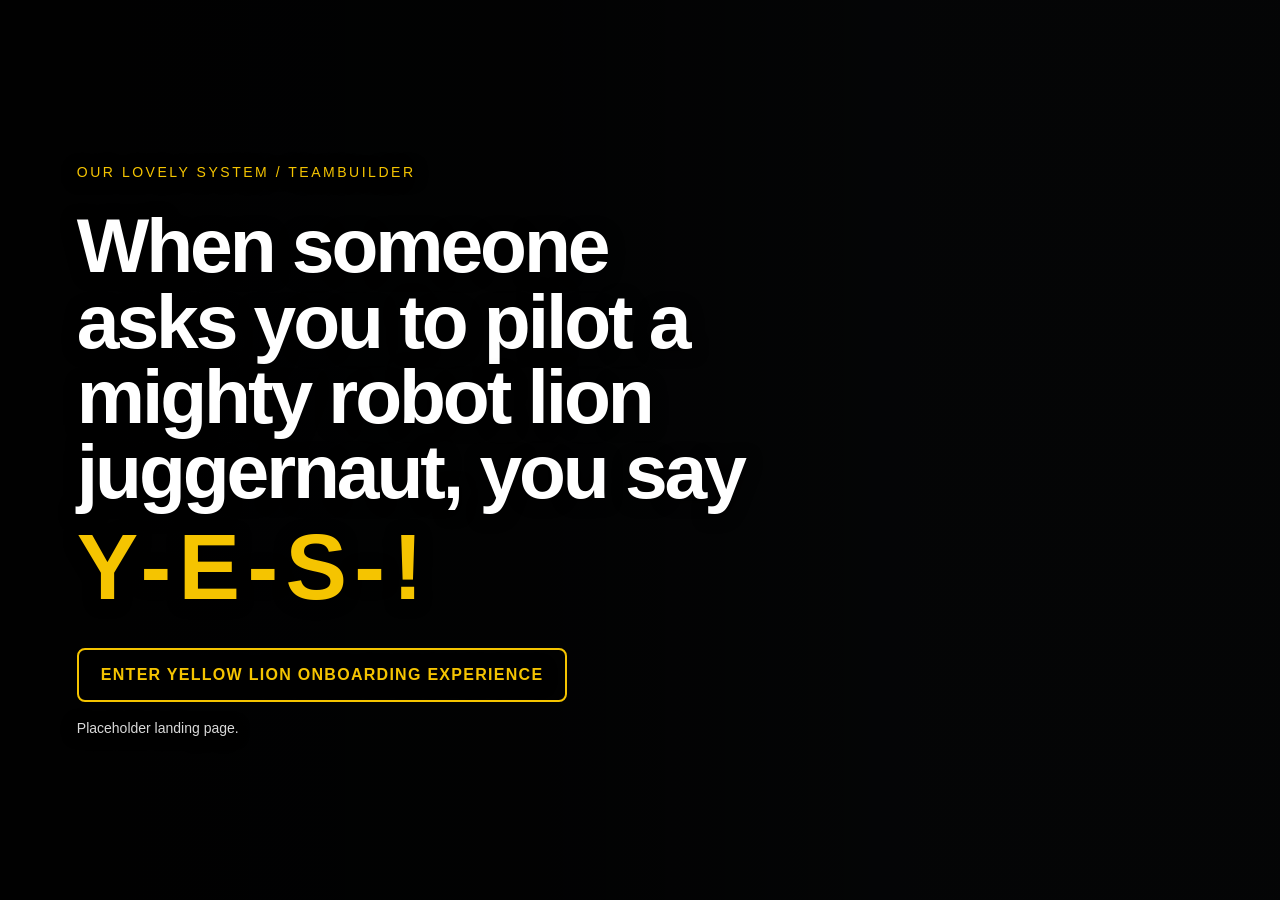
==== index.html @ caae5caa "Add Voltron Ghostbuster landing image" ====
<!doctype html>
<html lang="en">
<head>
  <meta charset="utf-8">
  <meta name="viewport" content="width=device-width,initial-scale=1">
  <title>Teambuilder — Our Lovely System</title>
  <style>
    *{box-sizing:border-box}html,body{margin:0;min-height:100%;background:#050607;color:#fff;font-family:Arial,Helvetica,sans-serif}body{min-height:100vh;background-image:linear-gradient(90deg,rgba(0,0,0,.88) 0%,rgba(0,0,0,.68) 42%,rgba(0,0,0,.14) 72%),url('assets/voltron-ghostbuster.jpg');background-size:cover;background-position:center top;background-attachment:fixed}.page{min-height:100vh;display:flex;align-items:center;padding:clamp(28px,6vw,88px)}.content{width:min(680px,92vw);text-shadow:0 2px 16px #000}.brand{font-size:14px;letter-spacing:.18em;text-transform:uppercase;color:#f5c400;margin-bottom:28px}.quote{font-size:clamp(38px,6vw,78px);line-height:.98;font-weight:900;letter-spacing:-.04em;margin:0 0 34px}.yes{display:block;color:#f5c400;font-size:1.2em;letter-spacing:.08em;margin-top:14px}.enter{display:inline-block;padding:16px 22px;border:2px solid #f5c400;color:#f5c400;background:rgba(0,0,0,.62);font-weight:800;text-decoration:none;text-transform:uppercase;letter-spacing:.08em;border-radius:8px}.enter:hover,.enter:focus{background:#f5c400;color:#111}.note{margin-top:18px;color:#d9d9d9;font-size:14px}@media(max-width:700px){body{background-position:64% top}.page{align-items:flex-end;padding-bottom:48px}.content{background:rgba(0,0,0,.55);padding:22px;border-radius:14px;backdrop-filter:blur(2px)}}
  </style>
</head>
<body>
  <main class="page">
    <section class="content">
      <div class="brand">Our Lovely System / Teambuilder</div>
      <h1 class="quote">When someone asks you to pilot a mighty robot lion juggernaut, you say <span class="yes">Y-E-S-!</span></h1>
      <a class="enter" href="/yellow/">Enter Yellow Lion Onboarding Experience</a>
      <div class="note">Placeholder landing page.</div>
    </section>
  </main>
</body>
</html>
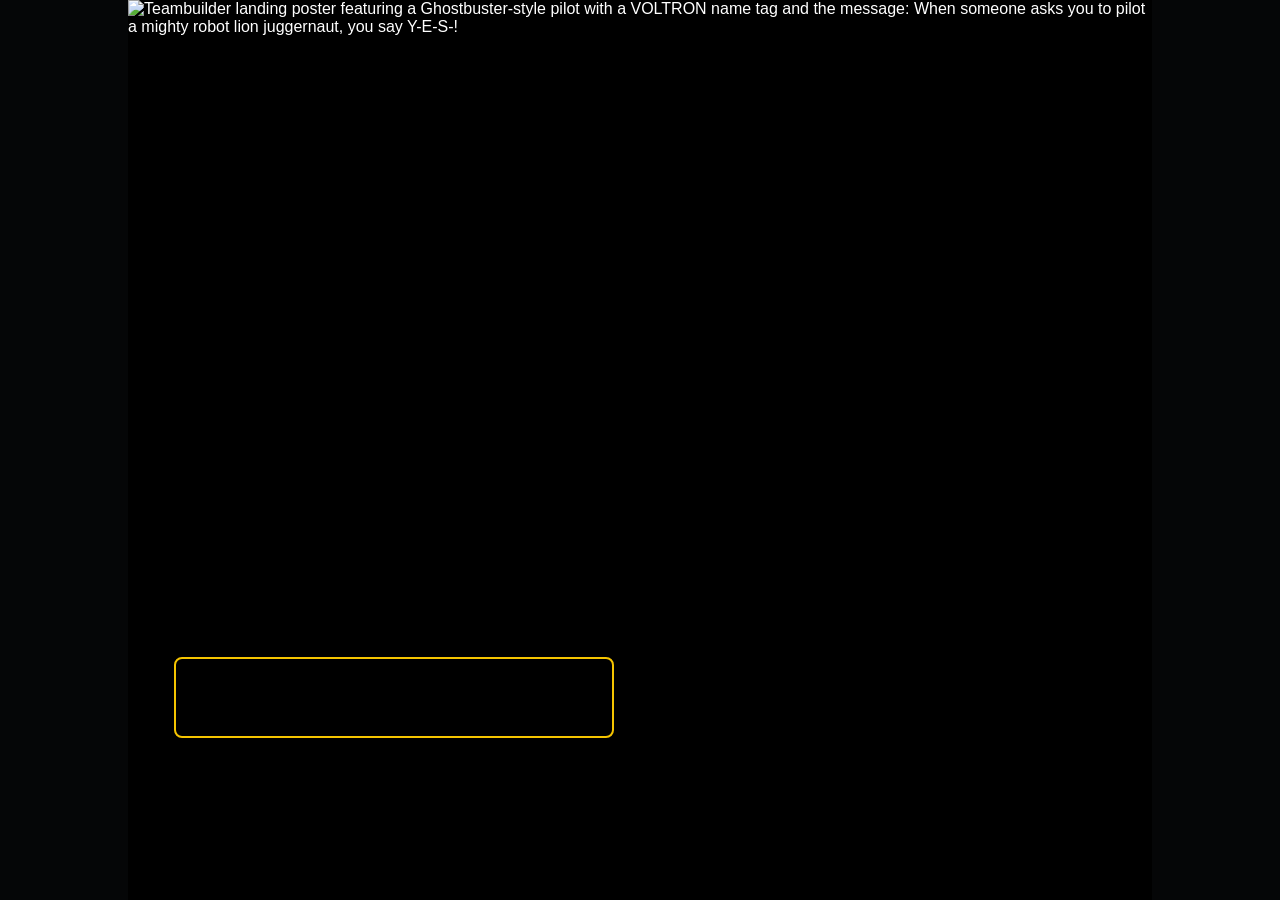
==== commit 43f3138d: "Show Voltron Ghostbuster landing image" ====
--- a/index.html
+++ b/index.html
@@ -5,17 +5,19 @@
   <meta name="viewport" content="width=device-width,initial-scale=1">
   <title>Teambuilder — Our Lovely System</title>
   <style>
-    *{box-sizing:border-box}html,body{margin:0;min-height:100%;background:#050607;color:#fff;font-family:Arial,Helvetica,sans-serif}body{min-height:100vh;background-image:linear-gradient(90deg,rgba(0,0,0,.88) 0%,rgba(0,0,0,.68) 42%,rgba(0,0,0,.14) 72%),url('assets/voltron-ghostbuster.jpg');background-size:cover;background-position:center top;background-attachment:fixed}.page{min-height:100vh;display:flex;align-items:center;padding:clamp(28px,6vw,88px)}.content{width:min(680px,92vw);text-shadow:0 2px 16px #000}.brand{font-size:14px;letter-spacing:.18em;text-transform:uppercase;color:#f5c400;margin-bottom:28px}.quote{font-size:clamp(38px,6vw,78px);line-height:.98;font-weight:900;letter-spacing:-.04em;margin:0 0 34px}.yes{display:block;color:#f5c400;font-size:1.2em;letter-spacing:.08em;margin-top:14px}.enter{display:inline-block;padding:16px 22px;border:2px solid #f5c400;color:#f5c400;background:rgba(0,0,0,.62);font-weight:800;text-decoration:none;text-transform:uppercase;letter-spacing:.08em;border-radius:8px}.enter:hover,.enter:focus{background:#f5c400;color:#111}.note{margin-top:18px;color:#d9d9d9;font-size:14px}@media(max-width:700px){body{background-position:64% top}.page{align-items:flex-end;padding-bottom:48px}.content{background:rgba(0,0,0,.55);padding:22px;border-radius:14px;backdrop-filter:blur(2px)}}
+    *{box-sizing:border-box}html,body{margin:0;min-height:100%;background:#050607;color:#fff;font-family:Arial,Helvetica,sans-serif}
+    body{min-height:100vh;display:grid;place-items:center;overflow-x:hidden}
+    .poster{position:relative;width:min(100vw,1024px);min-height:100vh;background:#000}
+    .poster img{display:block;width:100%;height:auto;min-height:100vh;object-fit:cover;object-position:center top}
+    .enter{position:absolute;left:4.5%;bottom:18%;width:43%;min-height:9%;display:flex;align-items:center;justify-content:center;padding:14px 18px;border:2px solid #f5c400;border-radius:8px;background:rgba(0,0,0,.18);color:transparent;text-decoration:none;outline-offset:5px}
+    .enter:focus{outline:3px solid #fff;background:rgba(245,196,0,.12)}
+    @media(max-width:700px){.poster{width:100vw}.poster img{min-height:auto}.enter{bottom:18.4%;width:44%;left:4.4%}}
   </style>
 </head>
 <body>
-  <main class="page">
-    <section class="content">
-      <div class="brand">Our Lovely System / Teambuilder</div>
-      <h1 class="quote">When someone asks you to pilot a mighty robot lion juggernaut, you say <span class="yes">Y-E-S-!</span></h1>
-      <a class="enter" href="/yellow/">Enter Yellow Lion Onboarding Experience</a>
-      <div class="note">Placeholder landing page.</div>
-    </section>
+  <main class="poster">
+    <img src="/assets/voltron-ghostbuster.jpg" alt="Teambuilder landing poster featuring a Ghostbuster-style pilot with a VOLTRON name tag and the message: When someone asks you to pilot a mighty robot lion juggernaut, you say Y-E-S-!">
+    <a class="enter" href="/yellow/" aria-label="Enter Yellow Lion Onboarding Experience">Enter Yellow Lion Onboarding Experience</a>
   </main>
 </body>
 </html>
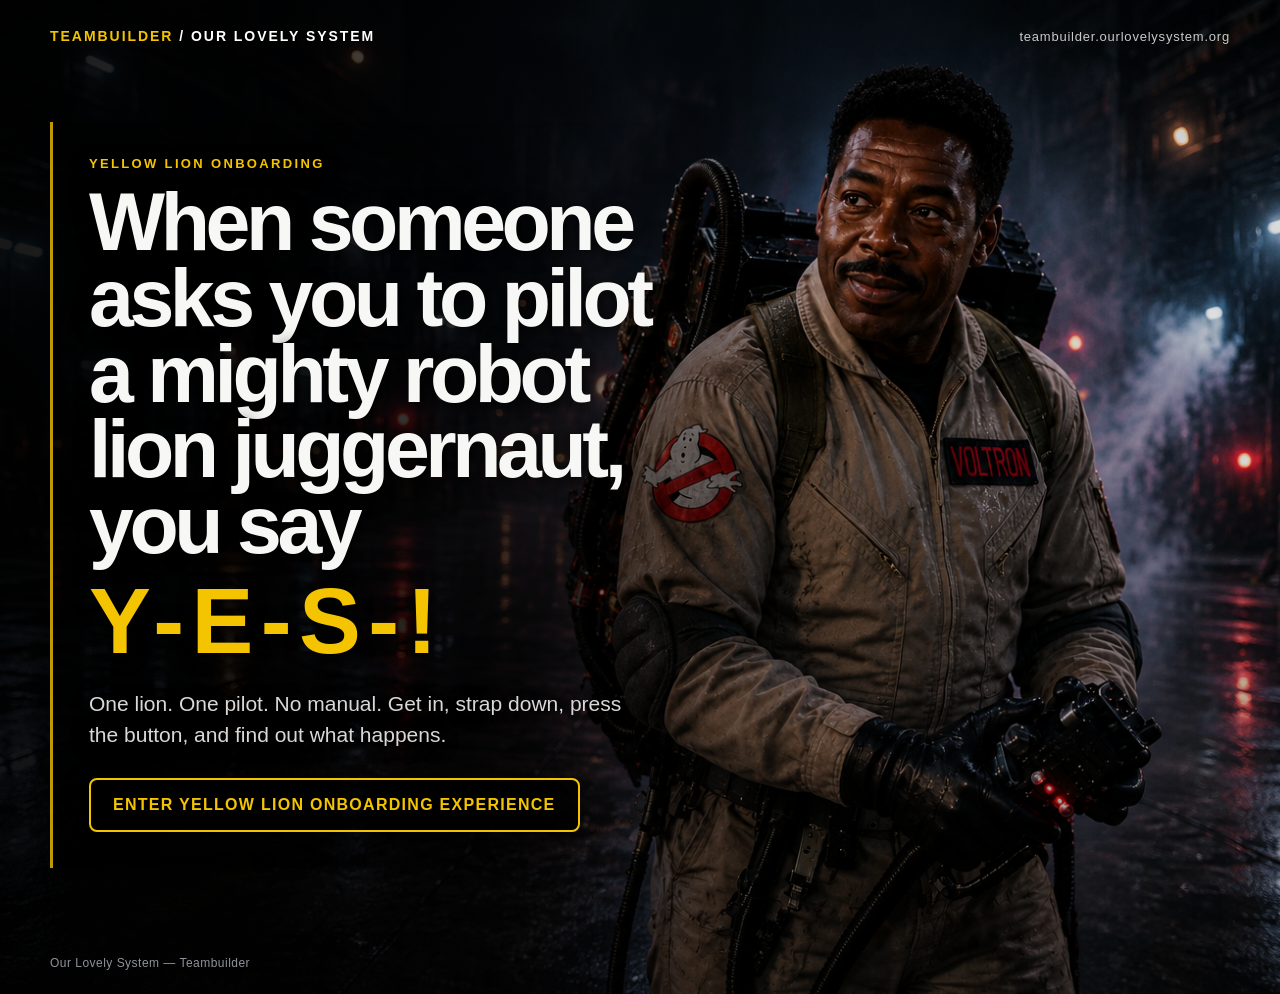
==== commit c3cf2bb0: "Rebuild landing page over approved Ernie background" ====
--- a/index.html
+++ b/index.html
@@ -4,20 +4,49 @@
   <meta charset="utf-8">
   <meta name="viewport" content="width=device-width,initial-scale=1">
   <title>Teambuilder — Our Lovely System</title>
+  <meta name="description" content="Teambuilder — Our Lovely System">
   <style>
-    *{box-sizing:border-box}html,body{margin:0;min-height:100%;background:#050607;color:#fff;font-family:Arial,Helvetica,sans-serif}
-    body{min-height:100vh;display:grid;place-items:center;overflow-x:hidden}
-    .poster{position:relative;width:min(100vw,1024px);min-height:100vh;background:#000}
-    .poster img{display:block;width:100%;height:auto;min-height:100vh;object-fit:cover;object-position:center top}
-    .enter{position:absolute;left:4.5%;bottom:18%;width:43%;min-height:9%;display:flex;align-items:center;justify-content:center;padding:14px 18px;border:2px solid #f5c400;border-radius:8px;background:rgba(0,0,0,.18);color:transparent;text-decoration:none;outline-offset:5px}
-    .enter:focus{outline:3px solid #fff;background:rgba(245,196,0,.12)}
-    @media(max-width:700px){.poster{width:100vw}.poster img{min-height:auto}.enter{bottom:18.4%;width:44%;left:4.4%}}
+    :root{--gold:#f4c400;--ink:#f7f7f5;--muted:#c5c7cb;--panel:rgba(0,0,0,.56)}
+    *{box-sizing:border-box}
+    html,body{margin:0;min-height:100%;background:#050607;color:var(--ink);font-family:Arial,Helvetica,sans-serif}
+    body{min-height:100vh}
+    .hero{position:relative;min-height:100vh;overflow:hidden;background:#050607}
+    .hero::before{content:"";position:absolute;inset:0;background-image:linear-gradient(90deg,rgba(0,0,0,.9) 0%,rgba(0,0,0,.68) 38%,rgba(0,0,0,.2) 64%,rgba(0,0,0,.08) 100%),url('/assets/ernie-landing-background.png');background-size:cover;background-position:center center;background-repeat:no-repeat;transform:scale(1.01)}
+    .hero::after{content:"";position:absolute;inset:0;background:linear-gradient(180deg,rgba(0,0,0,.12),transparent 35%,rgba(0,0,0,.34) 100%);pointer-events:none}
+    .shell{position:relative;z-index:1;min-height:100vh;width:min(1180px,calc(100% - 40px));margin:0 auto;display:flex;flex-direction:column}
+    header{display:flex;align-items:center;justify-content:space-between;gap:24px;padding:28px 0;color:#fff}
+    .brand{font-weight:900;letter-spacing:.14em;text-transform:uppercase;font-size:14px}.brand span{color:var(--gold)}
+    .domain{font-size:13px;color:#c9c9c9;letter-spacing:.06em}
+    .content{flex:1;display:flex;align-items:center;padding:50px 0 70px}
+    .copy{width:min(650px,58vw);padding:34px 36px 36px;background:linear-gradient(90deg,rgba(0,0,0,.62),rgba(0,0,0,.26),transparent);border-left:3px solid rgba(244,196,0,.78);text-shadow:0 3px 18px #000}
+    .kicker{margin:0 0 14px;color:var(--gold);font-weight:900;letter-spacing:.18em;text-transform:uppercase;font-size:13px}
+    h1{margin:0;font-size:clamp(42px,6.3vw,88px);line-height:.94;letter-spacing:-.055em;max-width:620px}
+    h1 .yes{display:block;color:var(--gold);font-size:1.15em;letter-spacing:.08em;margin-top:14px}
+    .sub{margin:24px 0 0;max-width:560px;color:#d8d8d6;font-size:clamp(16px,1.7vw,21px);line-height:1.45}
+    .enter{display:inline-flex;align-items:center;justify-content:center;margin-top:28px;padding:16px 22px;border:2px solid var(--gold);border-radius:8px;background:rgba(0,0,0,.62);color:var(--gold);font-weight:900;text-decoration:none;text-transform:uppercase;letter-spacing:.08em;box-shadow:0 10px 28px rgba(0,0,0,.38);transition:.16s ease}
+    .enter:hover,.enter:focus{background:var(--gold);color:#121212;transform:translateY(-2px);outline:none}
+    footer{position:relative;z-index:1;padding:18px 0 24px;color:#8f9399;font-size:12px;letter-spacing:.04em}
+    @media(max-width:900px){.hero::before{background-position:62% center}.copy{width:min(720px,72vw)}}
+    @media(max-width:700px){.shell{width:min(100% - 24px,1180px)}header{padding:18px 0}.domain{display:none}.hero::before{background-image:linear-gradient(180deg,rgba(0,0,0,.2) 0%,rgba(0,0,0,.16) 42%,rgba(0,0,0,.82) 72%,rgba(0,0,0,.96) 100%),url('/assets/ernie-landing-background.png');background-position:64% top}.content{align-items:flex-end;padding:42vh 0 38px}.copy{width:100%;padding:24px 18px 26px;background:rgba(0,0,0,.62);border-left:0;border-top:3px solid rgba(244,196,0,.78);backdrop-filter:blur(2px)}h1{font-size:clamp(38px,12vw,62px)}.sub{font-size:16px}.enter{width:100%}}
   </style>
 </head>
 <body>
-  <main class="poster">
-    <img src="/assets/voltron-ghostbuster.jpg" alt="Teambuilder landing poster featuring a Ghostbuster-style pilot with a VOLTRON name tag and the message: When someone asks you to pilot a mighty robot lion juggernaut, you say Y-E-S-!">
-    <a class="enter" href="/yellow/" aria-label="Enter Yellow Lion Onboarding Experience">Enter Yellow Lion Onboarding Experience</a>
+  <main class="hero">
+    <div class="shell">
+      <header>
+        <div class="brand"><span>Teambuilder</span> / Our Lovely System</div>
+        <div class="domain">teambuilder.ourlovelysystem.org</div>
+      </header>
+      <section class="content">
+        <div class="copy">
+          <p class="kicker">Yellow Lion Onboarding</p>
+          <h1>When someone asks you to pilot a mighty robot lion juggernaut, you say <span class="yes">Y-E-S-!</span></h1>
+          <p class="sub">One lion. One pilot. No manual. Get in, strap down, press the button, and find out what happens.</p>
+          <a class="enter" href="/yellow/">Enter Yellow Lion Onboarding Experience</a>
+        </div>
+      </section>
+      <footer>Our Lovely System — Teambuilder</footer>
+    </div>
   </main>
 </body>
 </html>
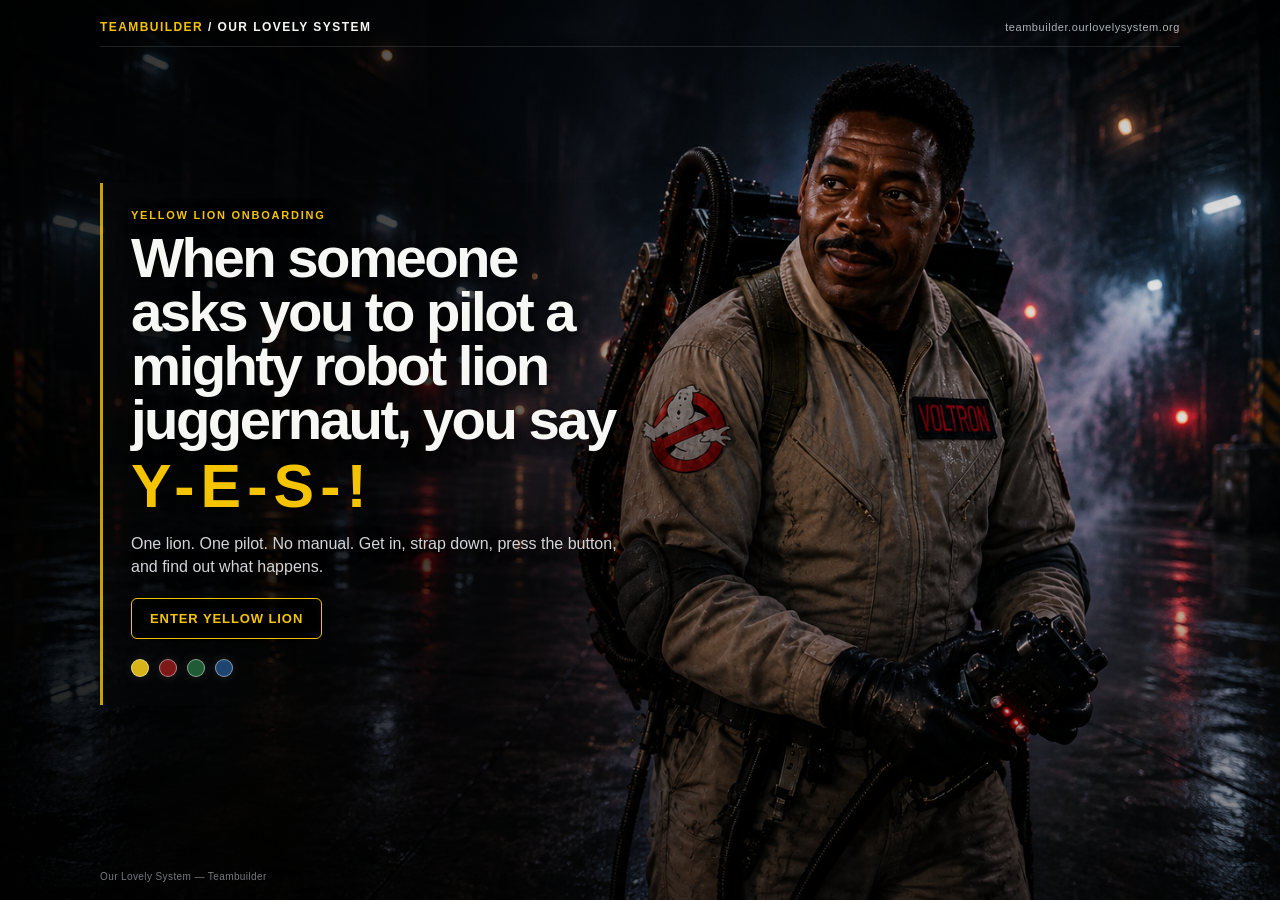
==== commit c411344d: "Refine and compact Teambuilder landing page" ====
--- a/index.html
+++ b/index.html
@@ -6,28 +6,31 @@
   <title>Teambuilder — Our Lovely System</title>
   <meta name="description" content="Teambuilder — Our Lovely System">
   <style>
-    :root{--gold:#f4c400;--ink:#f7f7f5;--muted:#c5c7cb;--panel:rgba(0,0,0,.56)}
+    :root{--gold:#f4c400;--ink:#f7f7f5;--muted:#b9bdc4;--glass:rgba(6,7,8,.64)}
     *{box-sizing:border-box}
     html,body{margin:0;min-height:100%;background:#050607;color:var(--ink);font-family:Arial,Helvetica,sans-serif}
     body{min-height:100vh}
     .hero{position:relative;min-height:100vh;overflow:hidden;background:#050607}
-    .hero::before{content:"";position:absolute;inset:0;background-image:linear-gradient(90deg,rgba(0,0,0,.9) 0%,rgba(0,0,0,.68) 38%,rgba(0,0,0,.2) 64%,rgba(0,0,0,.08) 100%),url('/assets/ernie-landing-background.png');background-size:cover;background-position:center center;background-repeat:no-repeat;transform:scale(1.01)}
-    .hero::after{content:"";position:absolute;inset:0;background:linear-gradient(180deg,rgba(0,0,0,.12),transparent 35%,rgba(0,0,0,.34) 100%);pointer-events:none}
-    .shell{position:relative;z-index:1;min-height:100vh;width:min(1180px,calc(100% - 40px));margin:0 auto;display:flex;flex-direction:column}
-    header{display:flex;align-items:center;justify-content:space-between;gap:24px;padding:28px 0;color:#fff}
-    .brand{font-weight:900;letter-spacing:.14em;text-transform:uppercase;font-size:14px}.brand span{color:var(--gold)}
-    .domain{font-size:13px;color:#c9c9c9;letter-spacing:.06em}
-    .content{flex:1;display:flex;align-items:center;padding:50px 0 70px}
-    .copy{width:min(650px,58vw);padding:34px 36px 36px;background:linear-gradient(90deg,rgba(0,0,0,.62),rgba(0,0,0,.26),transparent);border-left:3px solid rgba(244,196,0,.78);text-shadow:0 3px 18px #000}
-    .kicker{margin:0 0 14px;color:var(--gold);font-weight:900;letter-spacing:.18em;text-transform:uppercase;font-size:13px}
-    h1{margin:0;font-size:clamp(42px,6.3vw,88px);line-height:.94;letter-spacing:-.055em;max-width:620px}
-    h1 .yes{display:block;color:var(--gold);font-size:1.15em;letter-spacing:.08em;margin-top:14px}
-    .sub{margin:24px 0 0;max-width:560px;color:#d8d8d6;font-size:clamp(16px,1.7vw,21px);line-height:1.45}
-    .enter{display:inline-flex;align-items:center;justify-content:center;margin-top:28px;padding:16px 22px;border:2px solid var(--gold);border-radius:8px;background:rgba(0,0,0,.62);color:var(--gold);font-weight:900;text-decoration:none;text-transform:uppercase;letter-spacing:.08em;box-shadow:0 10px 28px rgba(0,0,0,.38);transition:.16s ease}
-    .enter:hover,.enter:focus{background:var(--gold);color:#121212;transform:translateY(-2px);outline:none}
-    footer{position:relative;z-index:1;padding:18px 0 24px;color:#8f9399;font-size:12px;letter-spacing:.04em}
-    @media(max-width:900px){.hero::before{background-position:62% center}.copy{width:min(720px,72vw)}}
-    @media(max-width:700px){.shell{width:min(100% - 24px,1180px)}header{padding:18px 0}.domain{display:none}.hero::before{background-image:linear-gradient(180deg,rgba(0,0,0,.2) 0%,rgba(0,0,0,.16) 42%,rgba(0,0,0,.82) 72%,rgba(0,0,0,.96) 100%),url('/assets/ernie-landing-background.png');background-position:64% top}.content{align-items:flex-end;padding:42vh 0 38px}.copy{width:100%;padding:24px 18px 26px;background:rgba(0,0,0,.62);border-left:0;border-top:3px solid rgba(244,196,0,.78);backdrop-filter:blur(2px)}h1{font-size:clamp(38px,12vw,62px)}.sub{font-size:16px}.enter{width:100%}}
+    .hero::before{content:"";position:absolute;inset:0;background-image:linear-gradient(90deg,rgba(0,0,0,.82) 0%,rgba(0,0,0,.56) 34%,rgba(0,0,0,.14) 62%,rgba(0,0,0,.05) 100%),url('/assets/ernie-landing-background.png');background-size:cover;background-position:center 38%;background-repeat:no-repeat}
+    .hero::after{content:"";position:absolute;inset:0;background:linear-gradient(180deg,rgba(0,0,0,.18),transparent 38%,rgba(0,0,0,.42) 100%);pointer-events:none}
+    .shell{position:relative;z-index:1;min-height:100vh;width:min(1080px,calc(100% - 36px));margin:0 auto;display:flex;flex-direction:column}
+    header{display:flex;align-items:center;justify-content:space-between;gap:20px;padding:20px 0 12px;border-bottom:1px solid rgba(255,255,255,.12)}
+    .brand{font-weight:900;letter-spacing:.12em;text-transform:uppercase;font-size:12px}.brand span{color:var(--gold)}
+    .domain{font-size:11px;color:#aeb2b8;letter-spacing:.05em}
+    .content{flex:1;display:flex;align-items:center;padding:24px 0 40px}
+    .copy{width:min(560px,52vw);padding:26px 28px 28px;background:linear-gradient(90deg,var(--glass),rgba(0,0,0,.26),transparent);border-left:3px solid rgba(244,196,0,.82);text-shadow:0 3px 16px #000}
+    .kicker{margin:0 0 10px;color:var(--gold);font-weight:900;letter-spacing:.16em;text-transform:uppercase;font-size:11px}
+    h1{margin:0;font-size:clamp(34px,4.4vw,62px);line-height:.96;letter-spacing:-.045em;max-width:540px}
+    h1 .yes{display:block;color:var(--gold);font-size:1.08em;letter-spacing:.10em;margin-top:10px}
+    .sub{margin:16px 0 0;max-width:500px;color:#d3d5d8;font-size:clamp(14px,1.25vw,17px);line-height:1.45}
+    .enter{display:inline-flex;align-items:center;justify-content:center;margin-top:20px;padding:12px 18px;border:1px solid var(--gold);border-radius:6px;background:rgba(0,0,0,.7);color:var(--gold);font-weight:900;text-decoration:none;text-transform:uppercase;letter-spacing:.07em;font-size:13px;box-shadow:0 8px 24px rgba(0,0,0,.36);transition:.16s ease}
+    .enter:hover,.enter:focus{background:var(--gold);color:#111;transform:translateY(-1px);outline:none}
+    .lionline{display:flex;gap:10px;align-items:center;margin-top:20px;color:#9ca0a6;font-size:11px;letter-spacing:.08em;text-transform:uppercase}
+    .lion{width:18px;height:18px;border-radius:50%;border:1px solid rgba(255,255,255,.45);box-shadow:0 0 12px rgba(255,255,255,.12)}
+    .yellow{background:#d7b317}.red{background:#7d1818}.green{background:#1f5b35}.blue{background:#1d456f}
+    footer{position:relative;z-index:1;padding:14px 0 18px;color:#747980;font-size:10px;letter-spacing:.04em}
+    @media(max-width:900px){.hero::before{background-position:62% 38%}.copy{width:min(600px,64vw)}}
+    @media(max-width:700px){.shell{width:min(100% - 22px,1080px)}header{padding:16px 0 10px}.domain{display:none}.hero::before{background-image:linear-gradient(180deg,rgba(0,0,0,.06) 0%,rgba(0,0,0,.12) 44%,rgba(0,0,0,.78) 73%,rgba(0,0,0,.96) 100%),url('/assets/ernie-landing-background.png');background-position:61% top}.content{align-items:flex-end;padding:38vh 0 26px}.copy{width:100%;padding:20px 16px 22px;background:rgba(0,0,0,.62);border-left:0;border-top:3px solid rgba(244,196,0,.8);backdrop-filter:blur(2px)}h1{font-size:clamp(32px,9.5vw,50px)}.sub{font-size:14px}.enter{width:100%;font-size:12px}.lionline{justify-content:center}}
   </style>
 </head>
 <body>
@@ -42,7 +45,13 @@
           <p class="kicker">Yellow Lion Onboarding</p>
           <h1>When someone asks you to pilot a mighty robot lion juggernaut, you say <span class="yes">Y-E-S-!</span></h1>
           <p class="sub">One lion. One pilot. No manual. Get in, strap down, press the button, and find out what happens.</p>
-          <a class="enter" href="/yellow/">Enter Yellow Lion Onboarding Experience</a>
+          <a class="enter" href="/yellow/">Enter Yellow Lion</a>
+          <div class="lionline" aria-label="Four lions accounted for">
+            <span class="lion yellow" title="Yellow Lion"></span>
+            <span class="lion red" title="Red Lion"></span>
+            <span class="lion green" title="Green Lion"></span>
+            <span class="lion blue" title="Blue Lion"></span>
+          </div>
         </div>
       </section>
       <footer>Our Lovely System — Teambuilder</footer>
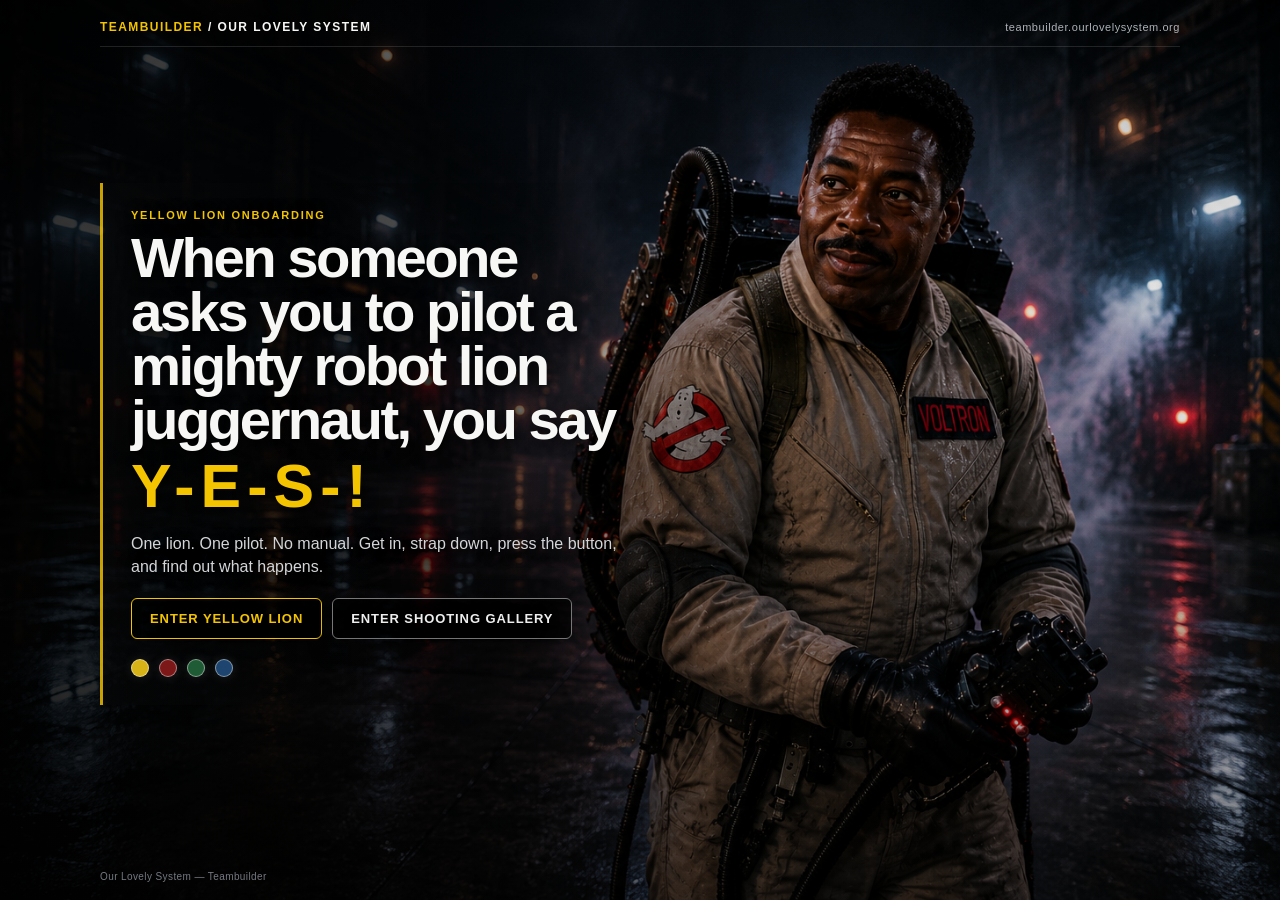
==== commit 81fd691a: "Expose shooting gallery on Teambuilder landing page" ====
--- a/index.html
+++ b/index.html
@@ -25,12 +25,13 @@
     .sub{margin:16px 0 0;max-width:500px;color:#d3d5d8;font-size:clamp(14px,1.25vw,17px);line-height:1.45}
     .enter{display:inline-flex;align-items:center;justify-content:center;margin-top:20px;padding:12px 18px;border:1px solid var(--gold);border-radius:6px;background:rgba(0,0,0,.7);color:var(--gold);font-weight:900;text-decoration:none;text-transform:uppercase;letter-spacing:.07em;font-size:13px;box-shadow:0 8px 24px rgba(0,0,0,.36);transition:.16s ease}
     .enter:hover,.enter:focus{background:var(--gold);color:#111;transform:translateY(-1px);outline:none}
+    .actions{display:flex;gap:10px;flex-wrap:wrap}.enter.secondary{border-color:#777;color:#eee}.enter.secondary:hover,.enter.secondary:focus{border-color:var(--gold)}
     .lionline{display:flex;gap:10px;align-items:center;margin-top:20px;color:#9ca0a6;font-size:11px;letter-spacing:.08em;text-transform:uppercase}
     .lion{width:18px;height:18px;border-radius:50%;border:1px solid rgba(255,255,255,.45);box-shadow:0 0 12px rgba(255,255,255,.12)}
     .yellow{background:#d7b317}.red{background:#7d1818}.green{background:#1f5b35}.blue{background:#1d456f}
     footer{position:relative;z-index:1;padding:14px 0 18px;color:#747980;font-size:10px;letter-spacing:.04em}
     @media(max-width:900px){.hero::before{background-position:62% 38%}.copy{width:min(600px,64vw)}}
-    @media(max-width:700px){.shell{width:min(100% - 22px,1080px)}header{padding:16px 0 10px}.domain{display:none}.hero::before{background-image:linear-gradient(180deg,rgba(0,0,0,.06) 0%,rgba(0,0,0,.12) 44%,rgba(0,0,0,.78) 73%,rgba(0,0,0,.96) 100%),url('/assets/ernie-landing-background.png');background-position:61% top}.content{align-items:flex-end;padding:38vh 0 26px}.copy{width:100%;padding:20px 16px 22px;background:rgba(0,0,0,.62);border-left:0;border-top:3px solid rgba(244,196,0,.8);backdrop-filter:blur(2px)}h1{font-size:clamp(32px,9.5vw,50px)}.sub{font-size:14px}.enter{width:100%;font-size:12px}.lionline{justify-content:center}}
+    @media(max-width:700px){.shell{width:min(100% - 22px,1080px)}header{padding:16px 0 10px}.domain{display:none}.hero::before{background-image:linear-gradient(180deg,rgba(0,0,0,.06) 0%,rgba(0,0,0,.12) 44%,rgba(0,0,0,.78) 73%,rgba(0,0,0,.96) 100%),url('/assets/ernie-landing-background.png');background-position:61% top}.content{align-items:flex-end;padding:38vh 0 26px}.copy{width:100%;padding:20px 16px 22px;background:rgba(0,0,0,.62);border-left:0;border-top:3px solid rgba(244,196,0,.8);backdrop-filter:blur(2px)}h1{font-size:clamp(32px,9.5vw,50px)}.sub{font-size:14px}.actions{display:grid;gap:8px}.enter{width:100%;font-size:12px;margin-top:12px}.lionline{justify-content:center}}
   </style>
 </head>
 <body>
@@ -45,7 +46,10 @@
           <p class="kicker">Yellow Lion Onboarding</p>
           <h1>When someone asks you to pilot a mighty robot lion juggernaut, you say <span class="yes">Y-E-S-!</span></h1>
           <p class="sub">One lion. One pilot. No manual. Get in, strap down, press the button, and find out what happens.</p>
-          <a class="enter" href="/yellow/">Enter Yellow Lion</a>
+          <div class="actions">
+            <a class="enter" href="/yellow/">Enter Yellow Lion</a>
+            <a class="enter secondary" href="/shooting-gallery/">Enter Shooting Gallery</a>
+          </div>
           <div class="lionline" aria-label="Four lions accounted for">
             <span class="lion yellow" title="Yellow Lion"></span>
             <span class="lion red" title="Red Lion"></span>
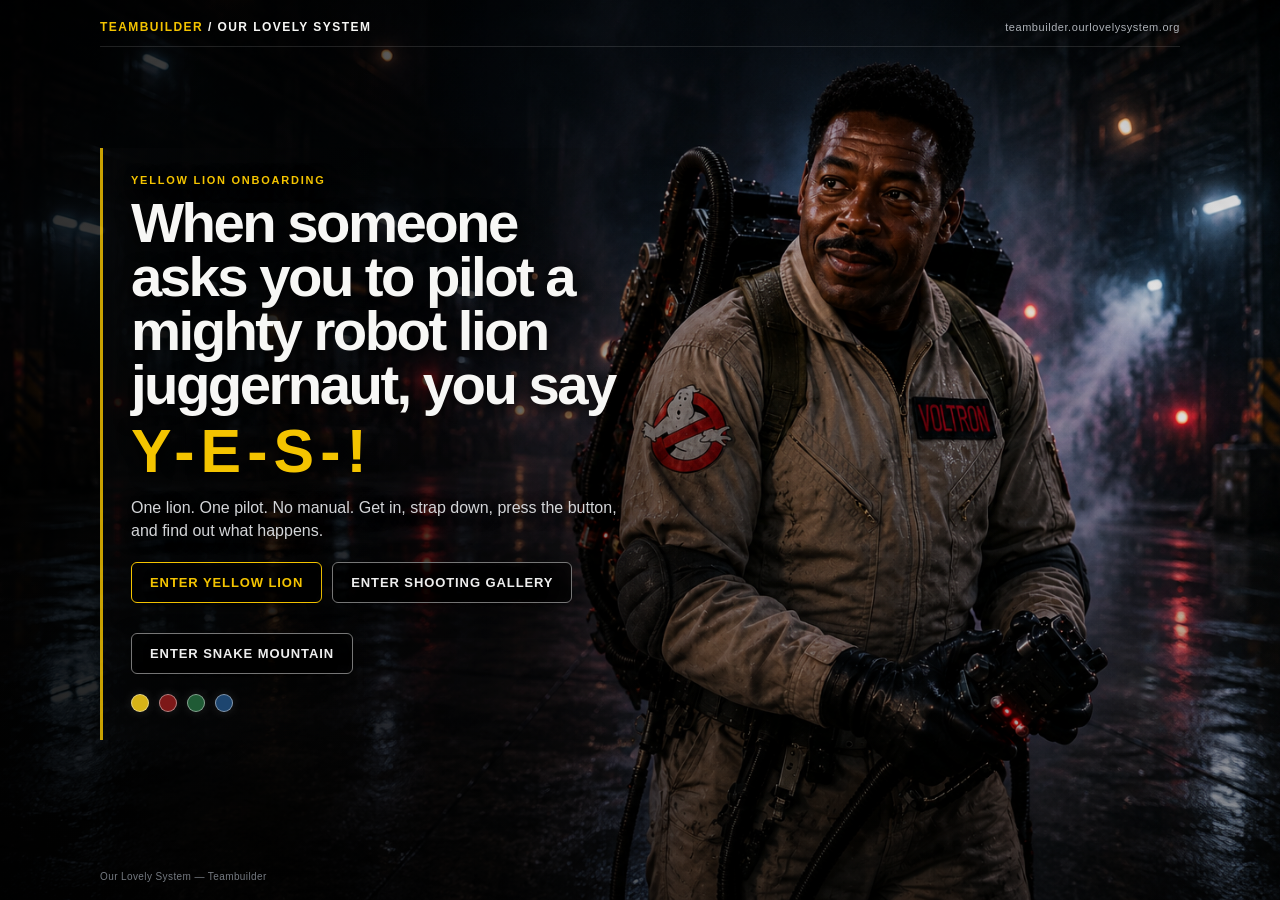
==== commit a3cc55b2: "Link Snake Mountain from Teambuilder landing page" ====
--- a/index.html
+++ b/index.html
@@ -49,6 +49,7 @@
           <div class="actions">
             <a class="enter" href="/yellow/">Enter Yellow Lion</a>
             <a class="enter secondary" href="/shooting-gallery/">Enter Shooting Gallery</a>
+            <a class="enter secondary" href="/snake-mountain/">Enter Snake Mountain</a>
           </div>
           <div class="lionline" aria-label="Four lions accounted for">
             <span class="lion yellow" title="Yellow Lion"></span>
@@ -61,5 +62,6 @@
       <footer>Our Lovely System — Teambuilder</footer>
     </div>
   </main>
+  <script src="https://progress.ourlovelysystem.org/lovely-system-alert.js"></script>
 </body>
 </html>
